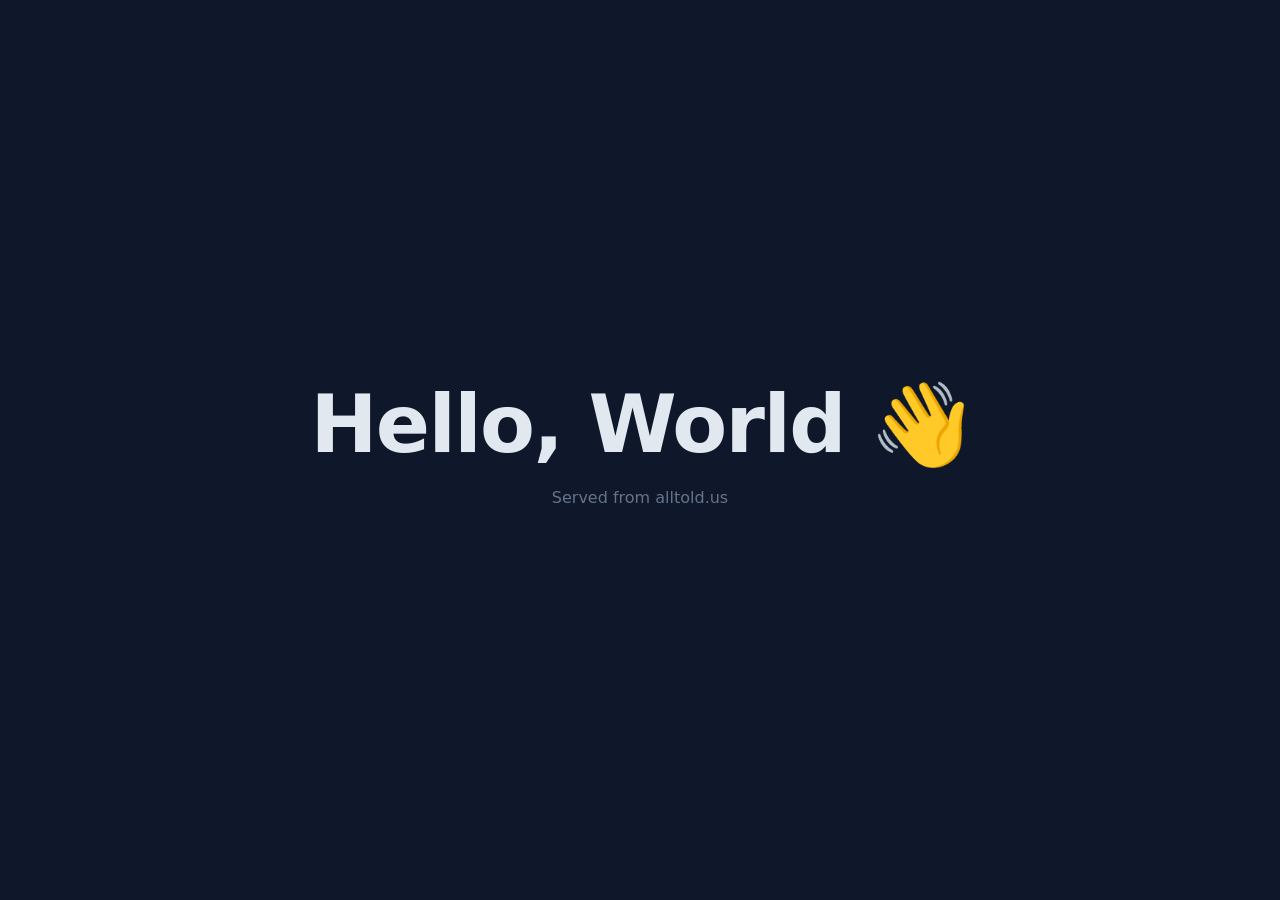
==== index.html @ 180a57d0 "Add initial HTML structure for alltold.us" ====
<!DOCTYPE html>
<html lang="en">
<head>
  <meta charset="UTF-8">
  <meta name="viewport" content="width=device-width, initial-scale=1.0">
  <title>alltold.us</title>
  <style>
    html, body {
      height: 100%;
      margin: 0;
      font-family: system-ui, -apple-system, "Segoe UI", Roboto, sans-serif;
    }
    body {
      display: flex;
      align-items: center;
      justify-content: center;
      background: #0f172a;
      color: #e2e8f0;
      text-align: center;
    }
    h1 {
      font-size: clamp(2rem, 8vw, 5rem);
      margin: 0;
      letter-spacing: -0.02em;
    }
    p {
      color: #64748b;
      margin-top: 1rem;
      font-size: 1rem;
    }
    .wave { display: inline-block; animation: wave 1.6s ease-in-out infinite; transform-origin: 70% 70%; }
    @keyframes wave {
      0%, 60%, 100% { transform: rotate(0deg); }
      10%, 30% { transform: rotate(14deg); }
      20% { transform: rotate(-8deg); }
    }
  </style>
</head>
<body>
  <div>
    <h1>Hello, World <span class="wave">👋</span></h1>
    <p>Served from alltold.us</p>
  </div>
</body>
</html>
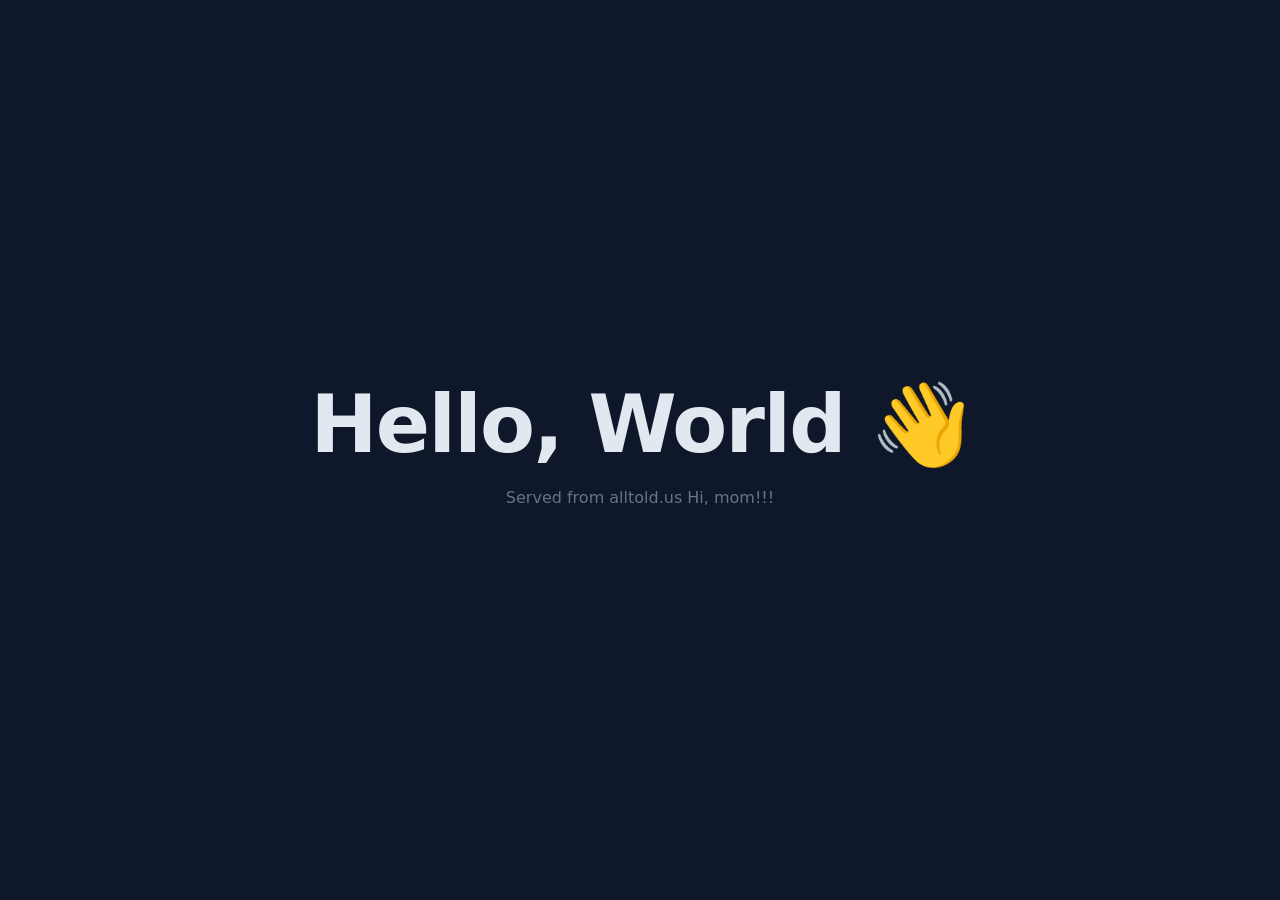
==== commit 812e7ce8: "Update greeting message in index.html" ====
--- a/index.html
+++ b/index.html
@@ -39,7 +39,7 @@
 <body>
   <div>
     <h1>Hello, World <span class="wave">👋</span></h1>
-    <p>Served from alltold.us</p>
+    <p>Served from alltold.us Hi, mom!!!</p>
   </div>
 </body>
 </html>
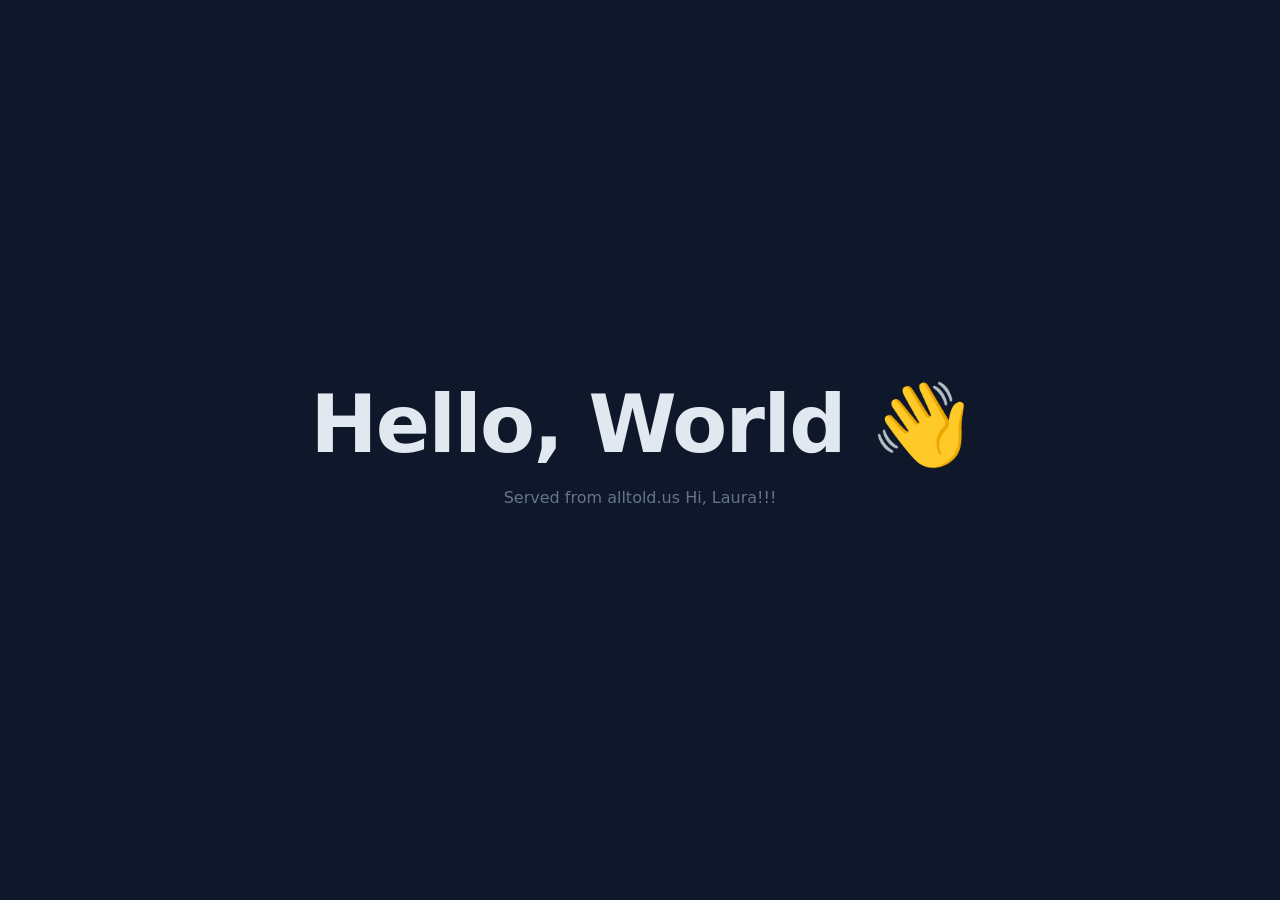
==== commit 38a1b310: "Update index.html" ====
--- a/index.html
+++ b/index.html
@@ -39,7 +39,7 @@
 <body>
   <div>
     <h1>Hello, World <span class="wave">👋</span></h1>
-    <p>Served from alltold.us Hi, mom!!!</p>
+    <p>Served from alltold.us Hi, Laura!!!</p>
   </div>
 </body>
 </html>
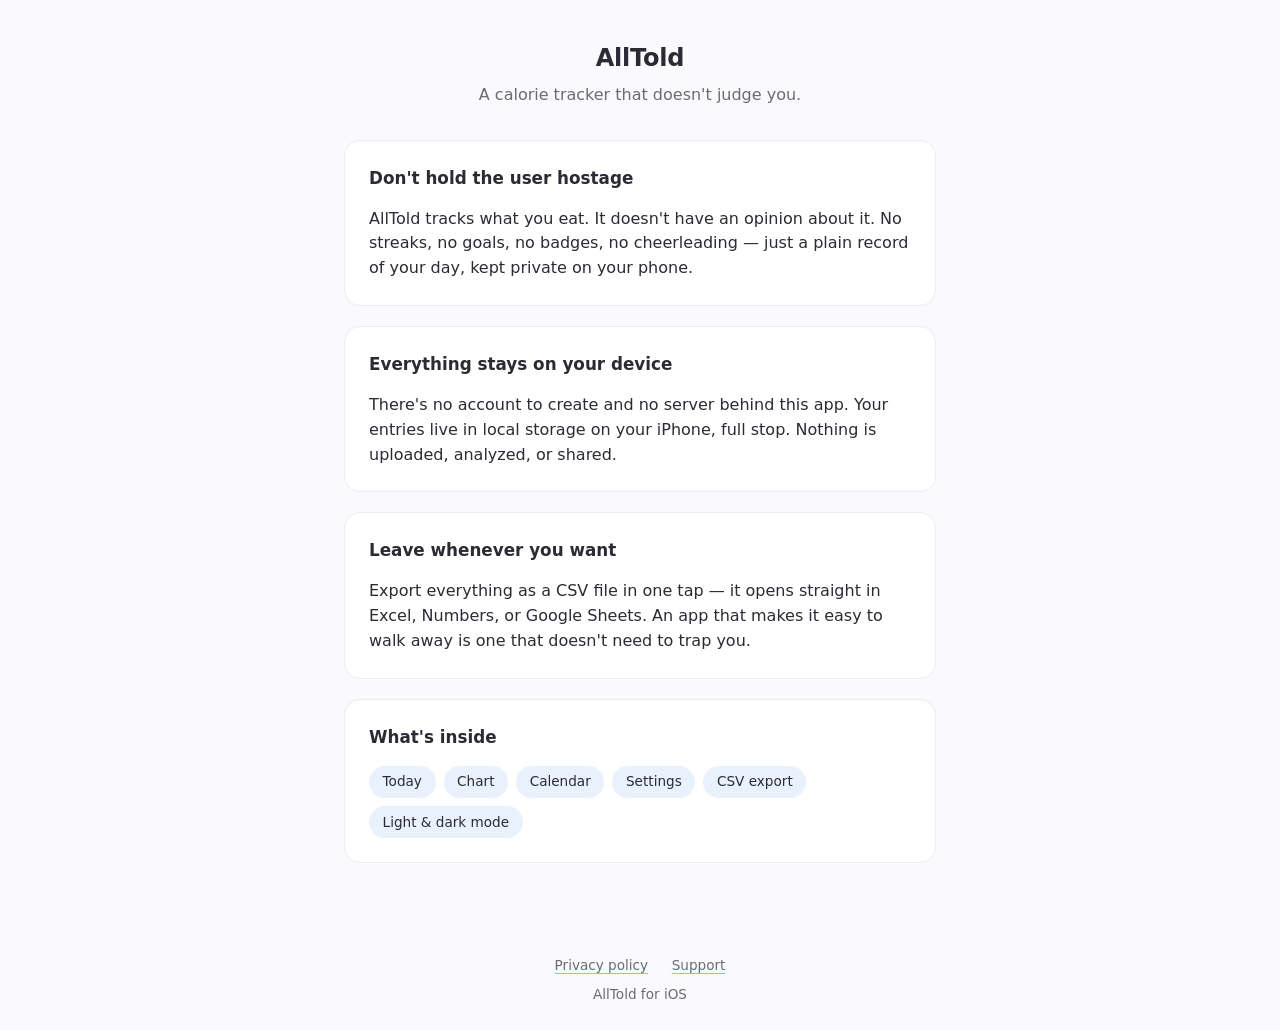
==== commit 52a89f06: "Build App Store submission site: landing, privacy policy, support Replaces the placeholder page with" ====
--- a/index.html
+++ b/index.html
@@ -3,43 +3,63 @@
 <head>
   <meta charset="UTF-8">
   <meta name="viewport" content="width=device-width, initial-scale=1.0">
-  <title>alltold.us</title>
-  <style>
-    html, body {
-      height: 100%;
-      margin: 0;
-      font-family: system-ui, -apple-system, "Segoe UI", Roboto, sans-serif;
-    }
-    body {
-      display: flex;
-      align-items: center;
-      justify-content: center;
-      background: #0f172a;
-      color: #e2e8f0;
-      text-align: center;
-    }
-    h1 {
-      font-size: clamp(2rem, 8vw, 5rem);
-      margin: 0;
-      letter-spacing: -0.02em;
-    }
-    p {
-      color: #64748b;
-      margin-top: 1rem;
-      font-size: 1rem;
-    }
-    .wave { display: inline-block; animation: wave 1.6s ease-in-out infinite; transform-origin: 70% 70%; }
-    @keyframes wave {
-      0%, 60%, 100% { transform: rotate(0deg); }
-      10%, 30% { transform: rotate(14deg); }
-      20% { transform: rotate(-8deg); }
-    }
-  </style>
+  <title>AllTold — a calorie tracker that doesn't judge you</title>
+  <meta name="description" content="AllTold is a calorie tracker with no streaks, no goals, no shame, and no account. Everything stays on your device.">
+  <link rel="stylesheet" href="style.css">
 </head>
 <body>
-  <div>
-    <h1>Hello, World <span class="wave">👋</span></h1>
-    <p>Served from alltold.us Hi, Laura!!!</p>
-  </div>
+  <header>
+    <div class="wordmark">AllTold</div>
+    <div class="tagline">A calorie tracker that doesn't judge you.</div>
+  </header>
+
+  <main>
+    <div class="card">
+      <h2>Don't hold the user hostage</h2>
+      <p>
+        AllTold tracks what you eat. It doesn't have an opinion about it.
+        No streaks, no goals, no badges, no cheerleading — just a plain
+        record of your day, kept private on your phone.
+      </p>
+    </div>
+
+    <div class="card">
+      <h2>Everything stays on your device</h2>
+      <p>
+        There's no account to create and no server behind this app.
+        Your entries live in local storage on your iPhone, full stop.
+        Nothing is uploaded, analyzed, or shared.
+      </p>
+    </div>
+
+    <div class="card">
+      <h2>Leave whenever you want</h2>
+      <p>
+        Export everything as a CSV file in one tap — it opens straight
+        in Excel, Numbers, or Google Sheets. An app that makes it easy to
+        walk away is one that doesn't need to trap you.
+      </p>
+    </div>
+
+    <div class="card">
+      <h2>What's inside</h2>
+      <div class="pill-row">
+        <span class="pill">Today</span>
+        <span class="pill">Chart</span>
+        <span class="pill">Calendar</span>
+        <span class="pill">Settings</span>
+        <span class="pill">CSV export</span>
+        <span class="pill">Light &amp; dark mode</span>
+      </div>
+    </div>
+  </main>
+
+  <footer>
+    <nav>
+      <a href="privacy.html">Privacy policy</a>
+      <a href="support.html">Support</a>
+    </nav>
+    <div>AllTold for iOS</div>
+  </footer>
 </body>
 </html>
--- a/style.css
+++ b/style.css
@@ -0,0 +1,114 @@
+:root {
+  --bg: #faf9fc;
+  --card: #ffffff;
+  --text: #2b2b33;
+  --muted: #6b6b76;
+  --accent: #8cbff2;
+  --accent-soft: #e8f1fc;
+  --border: #ececf2;
+}
+
+* { box-sizing: border-box; }
+
+html, body {
+  margin: 0;
+  padding: 0;
+  background: var(--bg);
+  color: var(--text);
+  font-family: -apple-system, "Segoe UI", system-ui, Roboto, sans-serif;
+  line-height: 1.55;
+}
+
+body {
+  display: flex;
+  flex-direction: column;
+  min-height: 100vh;
+}
+
+a { color: var(--text); text-decoration-color: var(--accent); text-underline-offset: 3px; }
+a:hover { text-decoration-color: var(--text); }
+
+header {
+  padding: 2.5rem 1.5rem 1rem;
+  text-align: center;
+}
+
+header .wordmark {
+  font-size: 1.5rem;
+  font-weight: 600;
+  letter-spacing: -0.01em;
+}
+
+header .tagline {
+  color: var(--muted);
+  margin-top: 0.35rem;
+  font-size: 1rem;
+}
+
+main {
+  flex: 1;
+  width: 100%;
+  max-width: 640px;
+  margin: 0 auto;
+  padding: 1rem 1.5rem 3rem;
+}
+
+.card {
+  background: var(--card);
+  border: 1px solid var(--border);
+  border-radius: 16px;
+  padding: 1.5rem;
+  margin-bottom: 1.25rem;
+}
+
+.card h2 {
+  margin: 0 0 0.6rem;
+  font-size: 1.05rem;
+}
+
+.card p:last-child { margin-bottom: 0; }
+
+.pill-row {
+  display: flex;
+  flex-wrap: wrap;
+  gap: 0.5rem;
+  margin-top: 1rem;
+}
+
+.pill {
+  background: var(--accent-soft);
+  color: var(--text);
+  border-radius: 999px;
+  padding: 0.35rem 0.85rem;
+  font-size: 0.85rem;
+}
+
+footer {
+  text-align: center;
+  padding: 1.5rem;
+  color: var(--muted);
+  font-size: 0.85rem;
+}
+
+footer nav {
+  margin-bottom: 0.5rem;
+}
+
+footer nav a {
+  color: var(--muted);
+  margin: 0 0.6rem;
+}
+
+h1 { font-size: 1.4rem; margin-top: 0; }
+
+@media (prefers-color-scheme: dark) {
+  :root {
+    --bg: #17171c;
+    --card: #212127;
+    --text: #ecebf1;
+    --muted: #9a99a6;
+    --accent: #8cbff2;
+    --accent-soft: #26344a;
+    --border: #2c2c34;
+  }
+}
